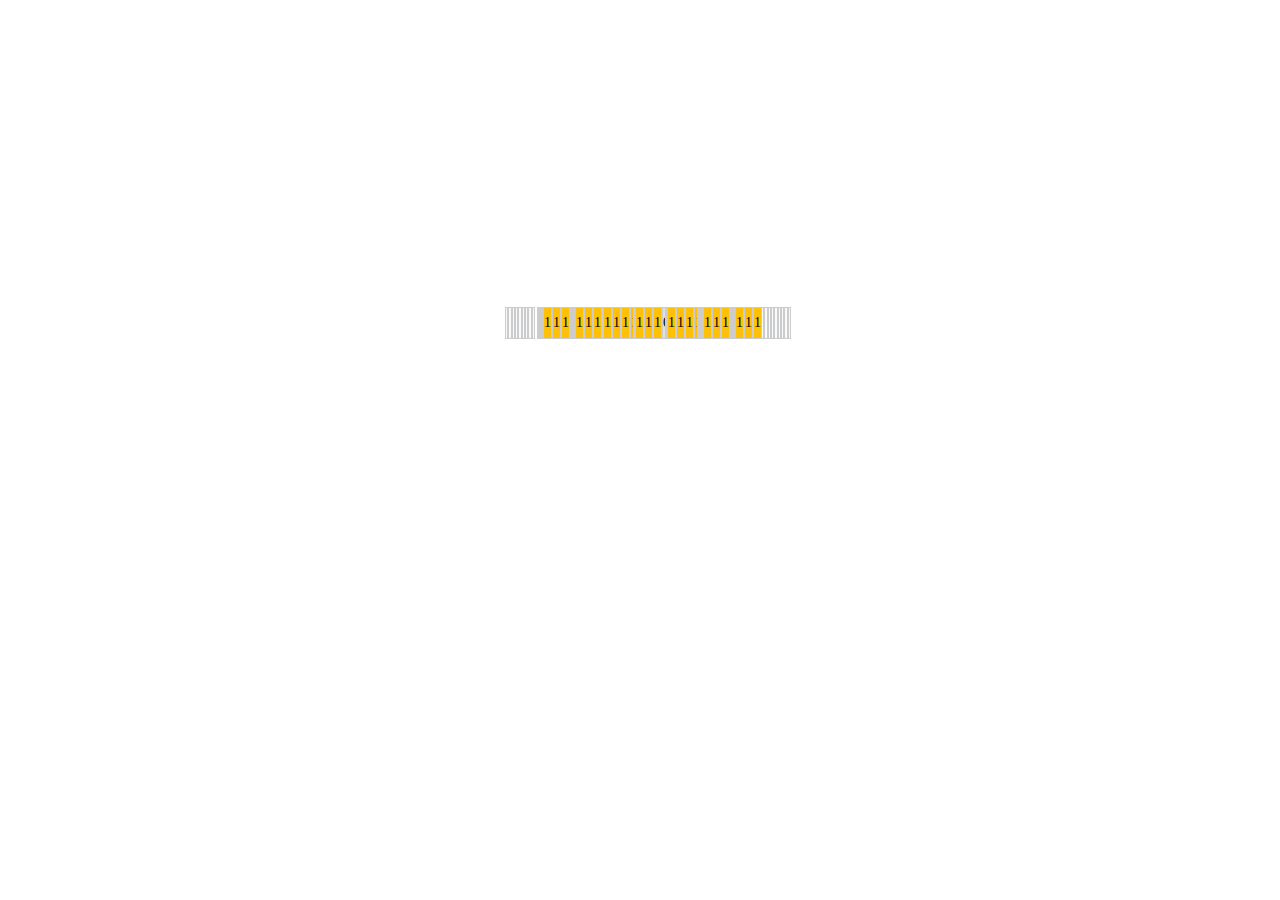
==== index.html @ 0aab19c9 "creating basic test" ====
<!DOCTYPE html>
<html lang="en">

<head>
	<meta charset="UTF-8">
	<meta name="viewport" content="width=device-width, initial-scale=1.0">
	<title>Visualizing Chess Board</title>
	<style>
		body {
			display: flex;
			justify-content: center;
			align-items: center;
			height: 100vh;
			margin: 0;
		}

		.array-container {
			display: grid;
			grid-template-columns: repeat(9, 30px);
			grid-template-rows: repeat(9, 30px);
			/* Added this line to specify the number of rows */
			gap: 2px;
			max-width: 270px;
			margin: auto;
		}

		.array-row {
			display: flex;
		}

		.array-cell {
			width: 30px;
			height: 30px;
			border: 1px solid #ccc;
			display: flex;
			align-items: center;
			justify-content: center;
			font-size: 14px;
		}

		.not-represented {
			background-color: #f8f9fa;
			/* Light gray for not represented */
		}

		.empty {
			background-color: #e0e0e0;
			/* Gray for empty */
		}

		.pawn {
			background-color: #ffc107;
			/* Yellow for pawn */
		}
	</style>
</head>

<body>
	<div id="arrayContainer" class="array-container"></div>
	<!-- Array elements will be added here dynamically using JavaScript -->
	</div>

</body>

<script src="script.js"></script>

</html>
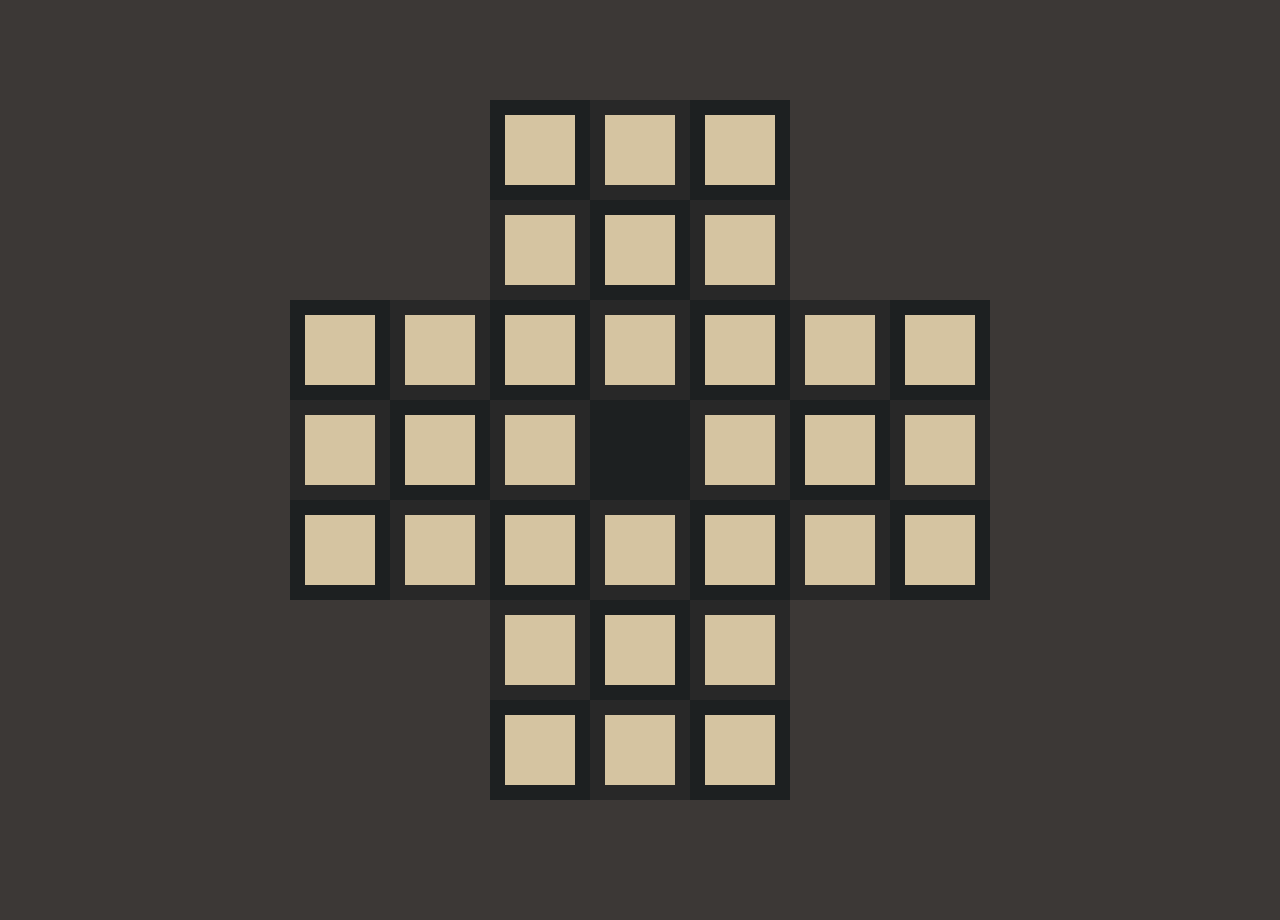
==== commit 6dfacaba: "css working again" ====
--- a/index.html
+++ b/index.html
@@ -4,64 +4,15 @@
 <head>
 	<meta charset="UTF-8">
 	<meta name="viewport" content="width=device-width, initial-scale=1.0">
-	<title>Visualizing Chess Board</title>
-	<style>
-		body {
-			display: flex;
-			justify-content: center;
-			align-items: center;
-			height: 100vh;
-			margin: 0;
-		}
-
-		.array-container {
-			display: grid;
-			grid-template-columns: repeat(9, 30px);
-			grid-template-rows: repeat(9, 30px);
-			/* Added this line to specify the number of rows */
-			gap: 2px;
-			max-width: 270px;
-			margin: auto;
-		}
-
-		.array-row {
-			display: flex;
-		}
-
-		.array-cell {
-			width: 30px;
-			height: 30px;
-			border: 1px solid #ccc;
-			display: flex;
-			align-items: center;
-			justify-content: center;
-			font-size: 14px;
-		}
-
-		.not-represented {
-			background-color: #f8f9fa;
-			/* Light gray for not represented */
-		}
-
-		.empty {
-			background-color: #e0e0e0;
-			/* Gray for empty */
-		}
-
-		.pawn {
-			background-color: #ffc107;
-			/* Yellow for pawn */
-		}
-	</style>
+	<title>game-board</title>
+	<link rel="stylesheet" href="styles.css">
+	<script src="script.js"></script>
 </head>
 
 <body>
-	<div id="arrayContainer" class="array-container"></div>
-	<!-- Array elements will be added here dynamically using JavaScript -->
-	</div>
+	<div id="game-board"></div>
 
 </body>
-
-<script src="script.js"></script>
+</body>
 
 </html>
--- a/styles.css
+++ b/styles.css
@@ -0,0 +1,70 @@
+		body {
+			background-color: #3c3836;
+			display: flex;
+			justify-content: center;
+			align-items: center;
+			height: 100vh;
+			margin: 0;
+		}
+
+		#game-board {
+			display: grid;
+			grid-template-columns: repeat(9, 1fr);
+			grid-template-rows: repeat(9, 1fr);
+			padding: 20px;
+			justify-content: center;
+			align-items: center;
+			max-width: 1000px;
+		}
+
+		.square {
+			width: 100px;
+			height: 100px;
+			display: flex;
+			/* Use flexbox */
+			justify-content: center;
+			/* Center horizontally */
+			align-items: center;
+			/* Center vertically */
+			position: relative;
+		}
+
+
+		@keyframes movePawnAnimation {
+			from {
+				transform: translateY(-50px);
+				opacity: 0;
+			}
+
+			to {
+				transform: translateY(0);
+				opacity: 1;
+			}
+		}
+
+		.pawn {
+			width: 70%;
+			height: 70%;
+			background-color: #d5c4a1;
+			cursor: pointer;
+			animation: movePawnAnimation 0.3s ease;
+		}
+
+		.disabled {
+			visibility: hidden;
+		}
+
+		@keyframes fadeIn {
+			from {
+				opacity: 0;
+			}
+
+			to {
+				opacity: 1;
+			}
+		}
+
+		.possible-move {
+			background-color: #928375 !important;
+			animation: fadeIn 0.1s ease forwards;
+		}
